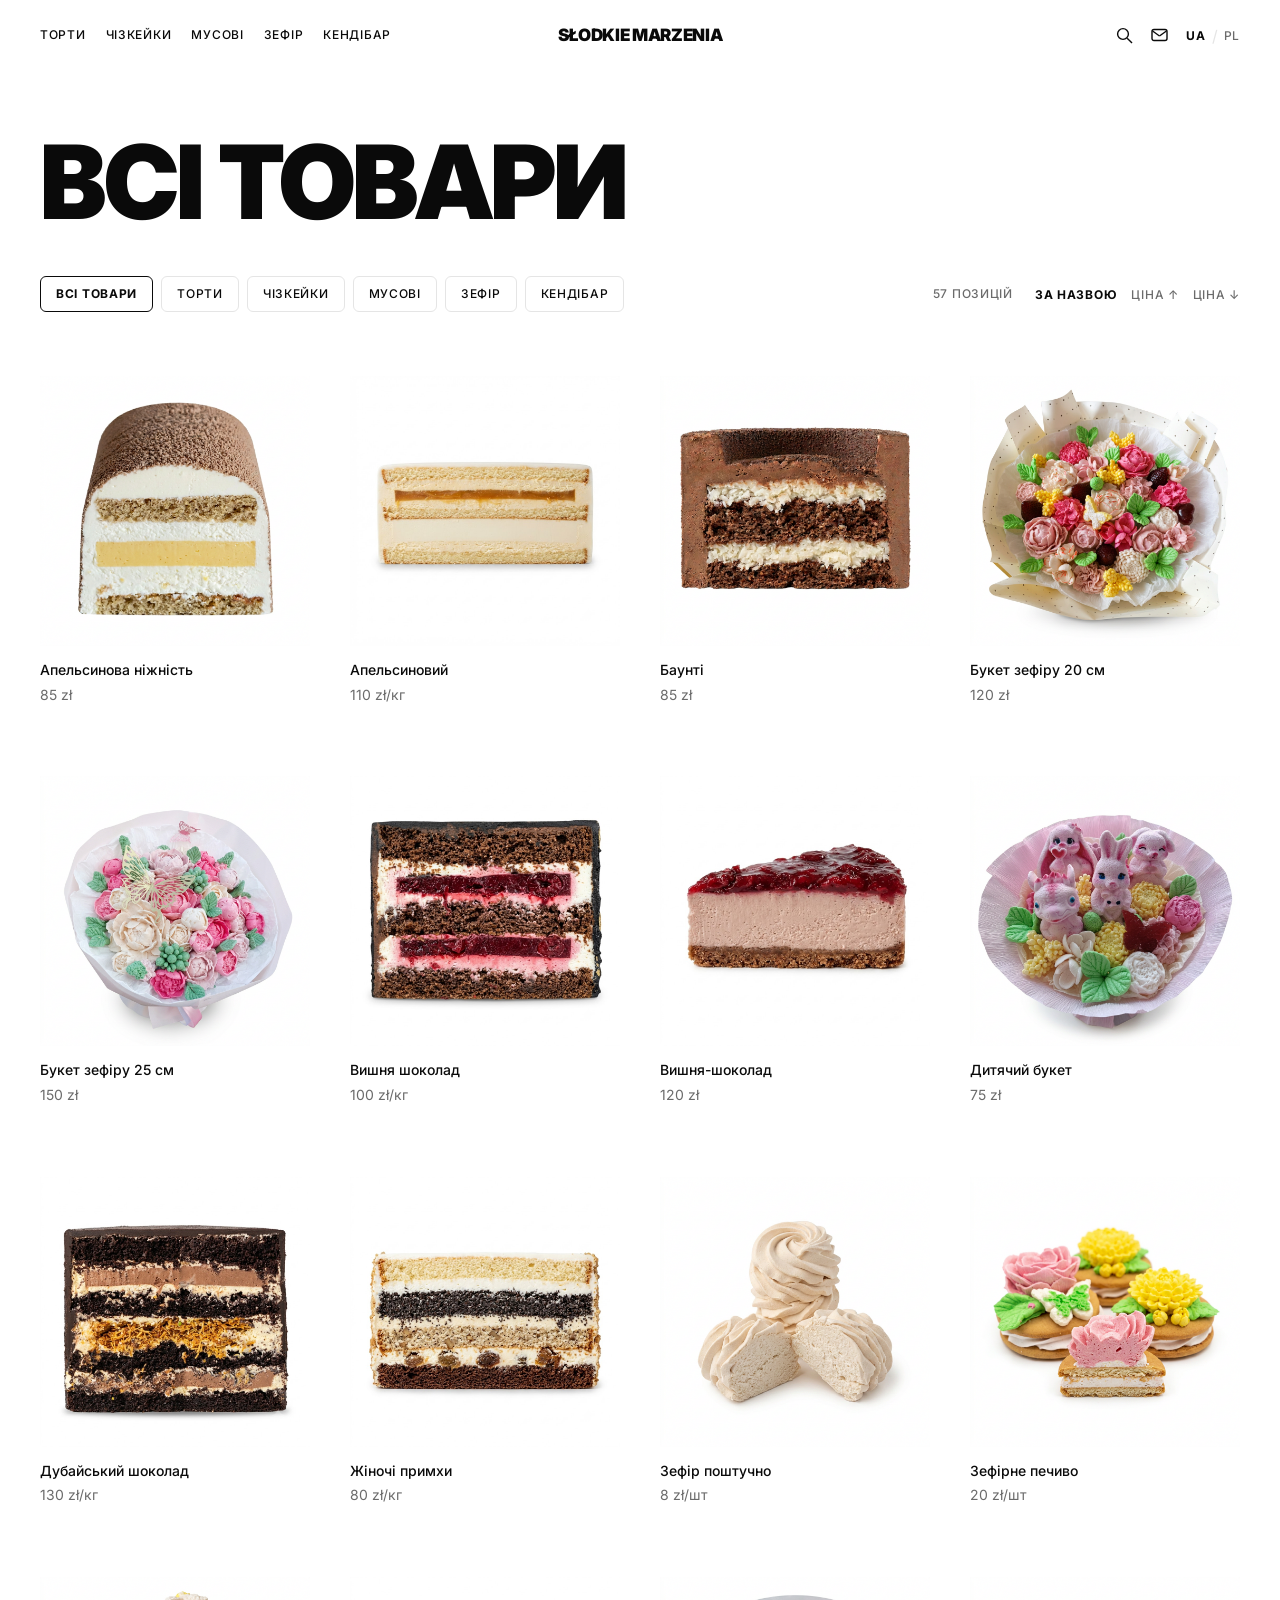
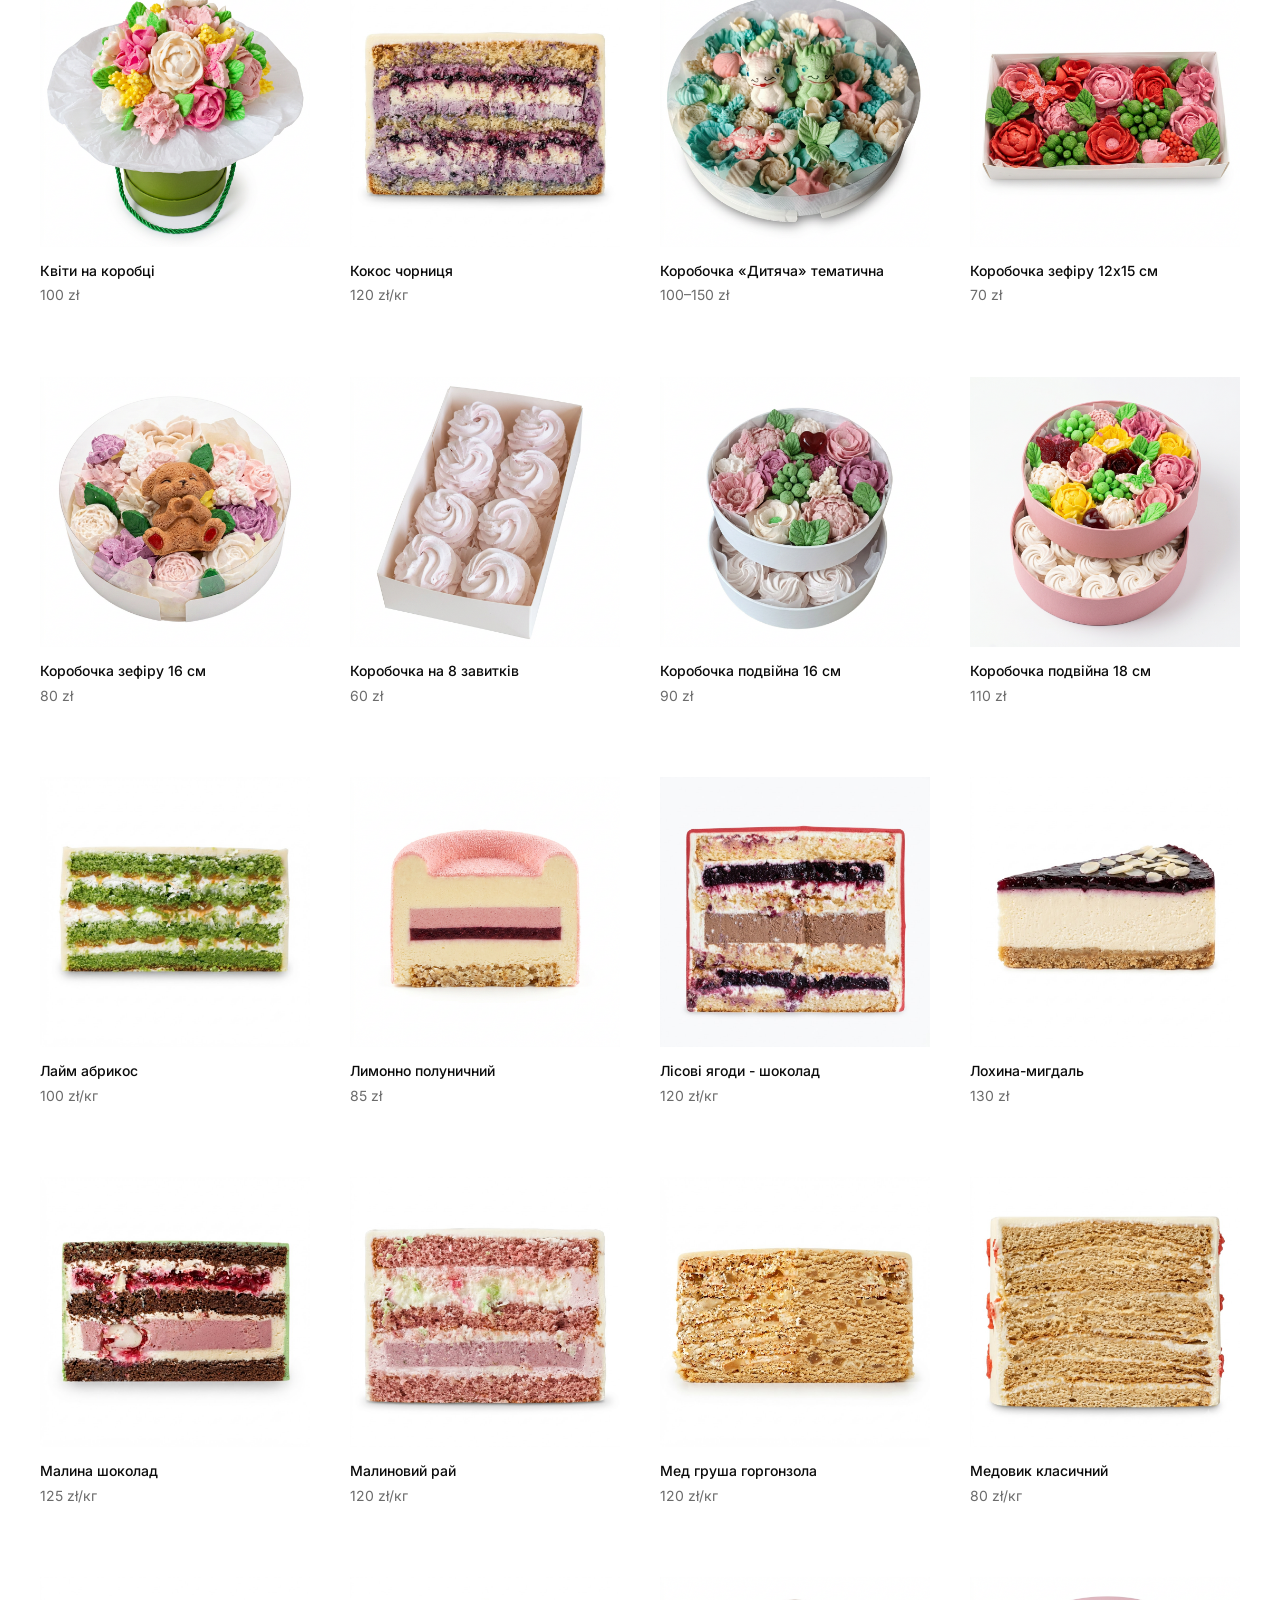
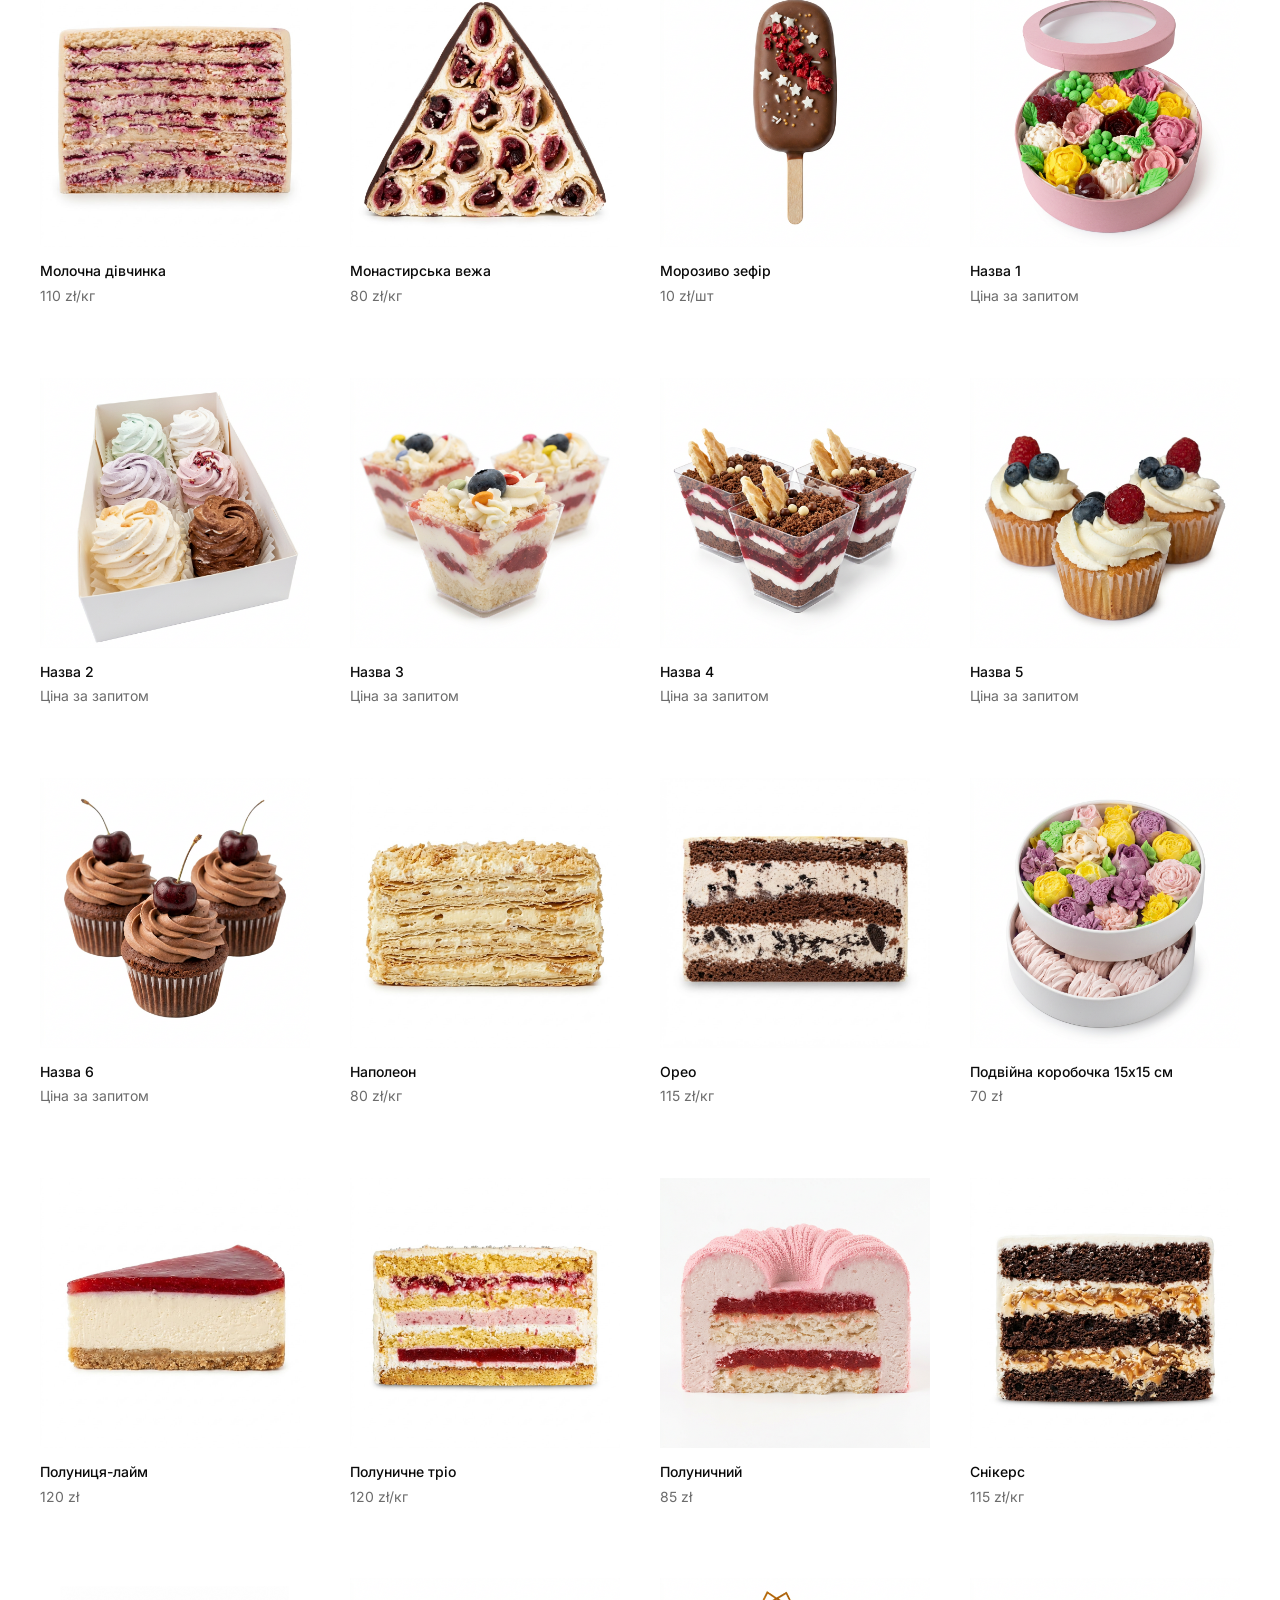
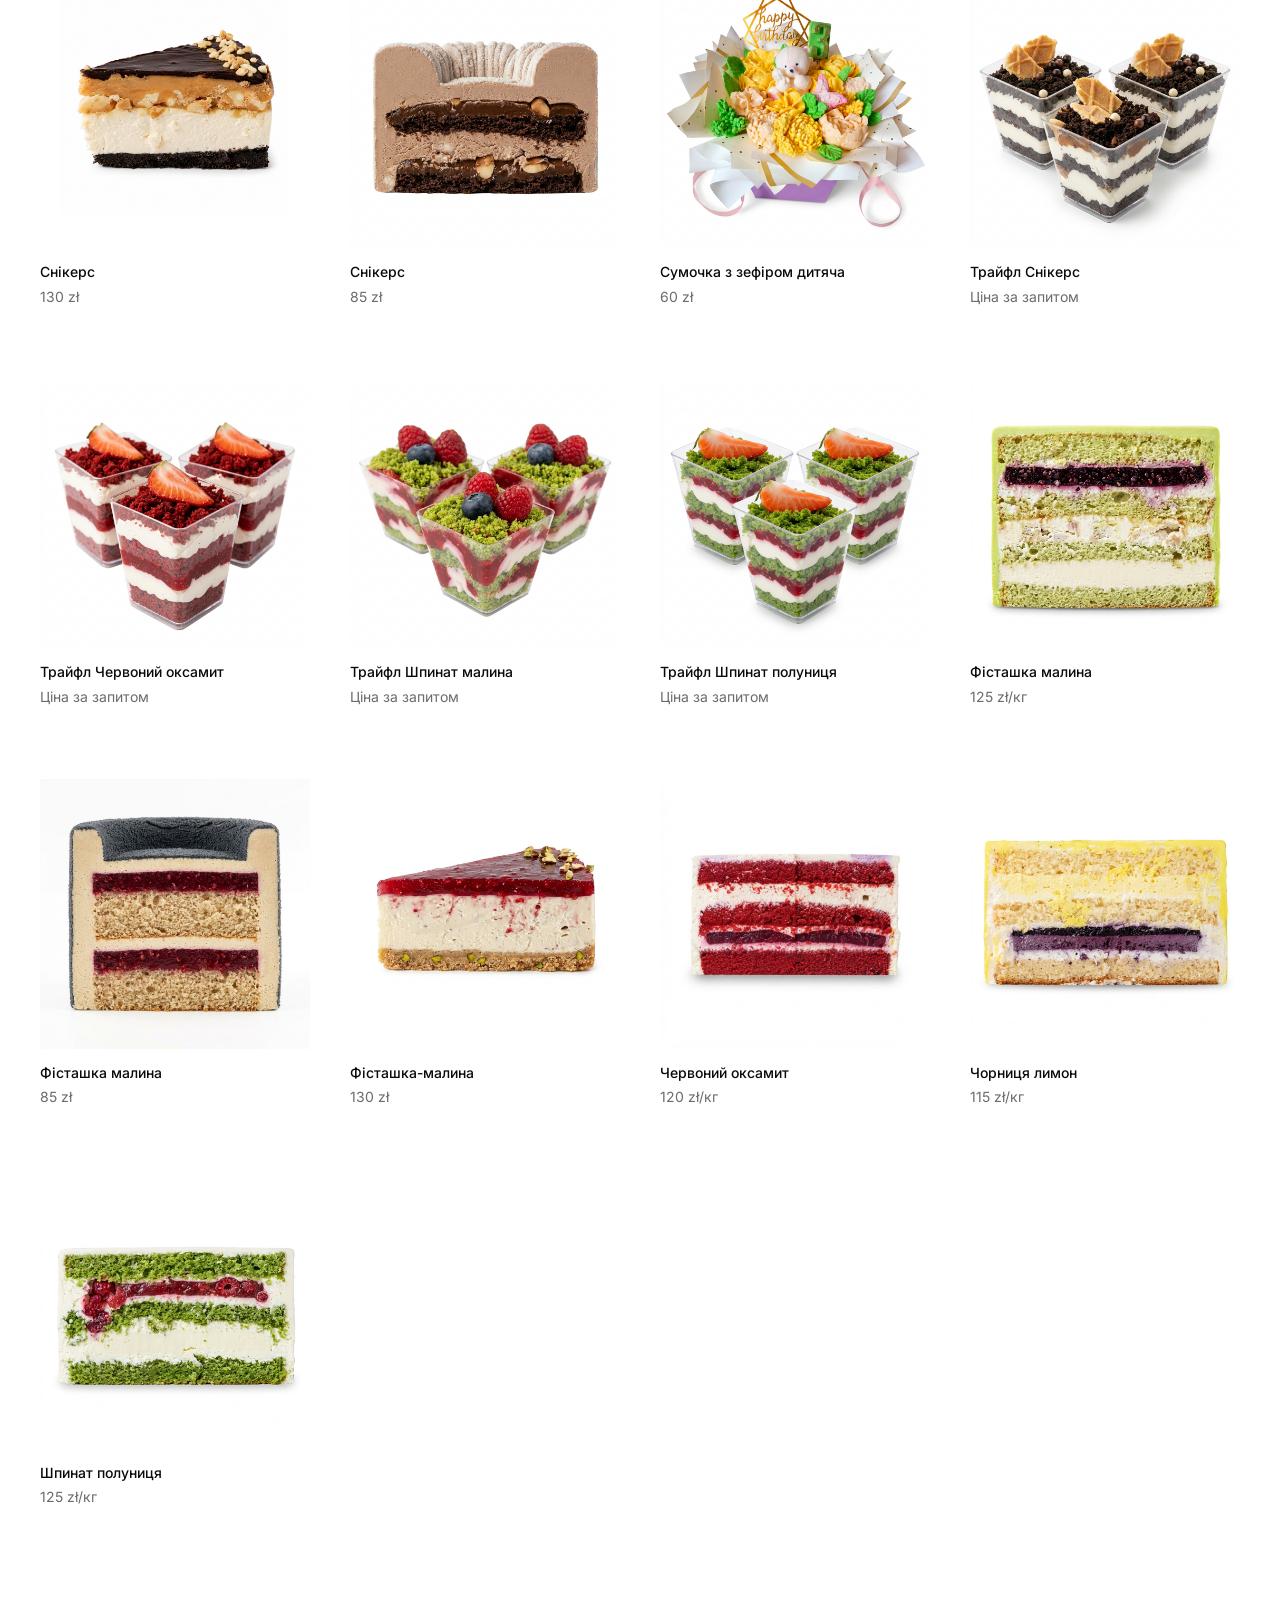
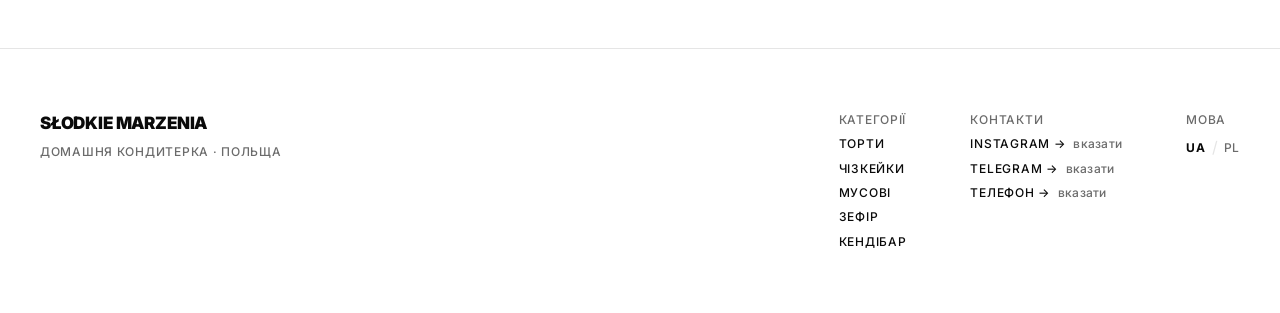
==== catalog.html @ 5207ae76 "Initial commit: catalog site for Słodkie Marzenia Solo HTML/CSS/JS site — 57 catalog items across 5 " ====
<!DOCTYPE html>
<html lang="uk">
<head>
<meta charset="utf-8">
<meta name="viewport" content="width=device-width, initial-scale=1">
<title>Słodkie Marzenia</title>
<link rel="icon" href="data:image/svg+xml,%3Csvg xmlns='http://www.w3.org/2000/svg' viewBox='0 0 32 32'%3E%3Ctext y='26' font-size='26' font-family='Arial' font-weight='900'%3ES%3C/text%3E%3C/svg%3E">
<link rel="preconnect" href="https://fonts.googleapis.com">
<link rel="preconnect" href="https://fonts.gstatic.com" crossorigin>
<link rel="stylesheet" href="https://fonts.googleapis.com/css2?family=Inter:wght@400;500;700;900&display=swap">
<link rel="stylesheet" href="style.css">
</head>
<body data-page="catalog">

<header class="hdr" id="hdr"></header>
<main id="main"></main>
<footer class="ftr" id="ftr"></footer>
<div id="ov"></div>

<script src="products.js"></script>
<script src="i18n.js"></script>
<script src="app.js"></script>
</body>
</html>
---- style.css ----
/* =========================================================
   SŁODKIE MARZENIA — стилі
   Монохром: чорний текст, білий фон, сірі другорядні.
   Фото «плавають» — жодних карток, рамок, тіней, радіусів.
   ========================================================= */

*, *::before, *::after { box-sizing: border-box; }

:root {
  --bg:        #FFFFFF;
  --ink:       #0A0A0A;
  --muted:     #6B6B6B;
  --line:      #E5E5E5;
  --ink-hover: #2A2A2A;

  --max:   1600px;
  --pad:   clamp(20px, 4vw, 40px);
  --gap-x: 40px;
  --gap-y: 72px;
  --sect:  clamp(72px, 9vw, 120px);
}

html { -webkit-text-size-adjust: 100%; }

body {
  margin: 0;
  background: var(--bg);
  color: var(--ink);
  font-family: Inter, 'Helvetica Neue', Arial, sans-serif;
  -webkit-font-smoothing: antialiased;
  overflow-x: hidden;
}
body.is-locked { overflow: hidden; }

img { display: block; max-width: 100%; -webkit-user-drag: none; user-select: none; }
a   { color: inherit; text-decoration: none; }
a:hover { color: var(--ink-hover); }
ul  { margin: 0; padding: 0; list-style: none; }
h1, h2, h3, p { margin: 0; }

button {
  font: inherit; color: inherit;
  background: none; border: 0; padding: 0;
  cursor: pointer;
}
input { font-family: inherit; color: inherit; }
::placeholder { color: var(--muted); opacity: 1; }

:focus-visible { outline: 1.5px solid var(--ink); outline-offset: 3px; }

/* ---------- типографіка ---------- */

.t-hero  { font-size: clamp(48px, 8vw, 120px); font-weight: 900; text-transform: uppercase; letter-spacing: -.03em; line-height: .9; }
.t-prod  { font-size: clamp(36px, 5vw, 72px);  font-weight: 900; text-transform: uppercase; letter-spacing: -.03em; line-height: .92; }
.t-sect  { font-size: clamp(28px, 4vw, 48px);  font-weight: 900; text-transform: uppercase; letter-spacing: -.02em; line-height: 1; }
.t-cat   { font-size: clamp(34px, 6.5vw, 96px);font-weight: 900; text-transform: uppercase; letter-spacing: -.03em; line-height: .9; }
.t-micro { font-size: 12px; font-weight: 500; letter-spacing: .06em; text-transform: uppercase; line-height: 1.2; }
.t-sklad { font-size: 12px; font-weight: 500; letter-spacing: .02em; text-transform: uppercase; line-height: 1.65; }
.muted   { color: var(--muted); }

.wrap { max-width: var(--max); margin: 0 auto; padding: 0 var(--pad); }

/* ---------- шапка ---------- */

.hdr {
  position: sticky; top: 0; z-index: 60;
  height: 72px; background: var(--bg);
  display: flex; align-items: center;
  border-bottom: 1px solid transparent;
  transition: border-color 160ms linear;
}
.hdr.is-scrolled { border-bottom-color: var(--line); }

.hdr-in {
  max-width: var(--max); width: 100%; margin: 0 auto; padding: 0 var(--pad);
  display: grid; grid-template-columns: 1fr auto 1fr; align-items: center; gap: 16px;
}
.hdr-l { display: flex; align-items: center; gap: 20px; min-width: 0; }
.hdr-r { display: flex; align-items: center; justify-content: flex-end; gap: 18px; }

.hdr-cats { display: flex; gap: 20px; min-width: 0; }
.hdr-cats a { white-space: nowrap; }

/* вордмарк: замінюється на <img> без переїзду сусідів */
.mark {
  font-size: clamp(13px, 2.6vw, 17px); font-weight: 900;
  text-transform: uppercase; letter-spacing: -.02em;
  white-space: nowrap; line-height: 1; justify-self: center;
}
.mark img { height: 22px; width: auto; }

.icon { display: flex; }
.icon svg { display: block; }

.lang { display: flex; align-items: center; gap: 6px; }
.lang button { font-size: 12px; letter-spacing: .06em; color: var(--muted); font-weight: 500; }
.lang button.on { color: var(--ink); font-weight: 700; }
.lang .sep { color: var(--line); }

.burger { display: none; flex-direction: column; gap: 5px; width: 22px; }
.burger span { display: block; height: 1.5px; background: var(--ink); }

@media (max-width: 1100px) {
  .hdr-cats, .hdr-contact, .hdr-lang { display: none; }
  .burger { display: flex; }
}

/* ---------- головна ---------- */

.hero {
  min-height: calc(100vh - 72px);
  min-height: calc(100svh - 72px);
  display: flex; flex-direction: column; align-items: center; justify-content: center;
  gap: clamp(20px, 3.4vh, 44px);
  padding: clamp(16px, 3vh, 48px) var(--pad) clamp(24px, 4vh, 48px);
  text-align: center;
}
/* висота, а не ширина: так герой гарантовано вміщається в екран */
.hero img { width: auto; height: min(40vh,  max(240px, 42vw), 520px); aspect-ratio: 1; object-fit: contain; }
.hero img { width: auto; height: min(40svh, max(240px, 42vw), 520px); }
.hero-txt { display: flex; flex-direction: column; align-items: center; gap: 18px; }
.hero-scroll { display: flex; flex-direction: column; align-items: center; gap: 10px; margin-top: clamp(4px, 2vh, 28px); }
@media (max-height: 780px) { .hero .t-hero { font-size: clamp(36px, 7vh, 90px); } }
.hero-scroll i { display: block; width: 1px; height: 44px; background: var(--line); }

/* рухомі стрічки */
.strips { margin-top: clamp(48px, 7vw, 96px); display: flex; flex-direction: column; gap: 40px; }
.strip  { overflow: hidden; }
.strip-track { display: flex; gap: 40px; width: max-content; }
.strip-half  { display: flex; gap: 40px; }
.strip img { width: 260px; height: 260px; object-fit: contain; flex: 0 0 auto; }

.strip-l .strip-track { animation: sm-left  44s linear infinite; }
.strip-r .strip-track { animation: sm-right 52s linear infinite; }
.strip:hover .strip-track { animation-play-state: paused; }

@keyframes sm-left  { from { transform: translate3d(0,0,0); }                 to { transform: translate3d(calc(-50% - 20px),0,0); } }
@keyframes sm-right { from { transform: translate3d(calc(-50% - 20px),0,0); } to { transform: translate3d(0,0,0); } }

@media (max-width: 640px) { .strip img { width: 180px; height: 180px; } }

@media (prefers-reduced-motion: reduce) {
  .strip { overflow-x: auto; }
  .strip-track { animation: none !important; }
}

/* блоки категорій */
.cat-list { margin-top: var(--sect); display: flex; flex-direction: column; gap: clamp(56px, 7vw, 104px); }
.cat-row  { display: flex; flex-wrap: wrap; align-items: center; gap: clamp(20px, 4vw, 64px); }
.cat-row img { width: clamp(160px, 26vw, 380px); aspect-ratio: 1; object-fit: contain; flex: 0 0 auto; }
.cat-row div { display: flex; flex-direction: column; gap: 14px; min-width: 0; flex: 1 1 280px; }

.all-cta { margin-top: clamp(96px, 11vw, 160px); }
.all-cta b { display: block; font-size: clamp(44px, 13vw, 190px); font-weight: 900; text-transform: uppercase; letter-spacing: -.04em; line-height: .86; }
.all-cta span { display: block; margin-top: 18px; }

/* ---------- каталог ---------- */

.cat-head { margin-top: clamp(40px, 5vw, 72px); }

.bar {
  margin-top: clamp(28px, 4vw, 48px);
  display: flex; flex-wrap: wrap; align-items: center; justify-content: space-between;
  gap: 20px 32px;
}
.chips { display: flex; flex-wrap: wrap; gap: 8px; }
.chip {
  display: inline-flex; align-items: center; height: 36px; padding: 0 15px;
  border-radius: 6px; border: 1px solid var(--line); white-space: nowrap;
}
.chip:hover { border-color: var(--ink); }
.chip.on { border-color: var(--ink); border-width: 1.5px; font-weight: 700; }

.bar-r { display: flex; flex-wrap: wrap; align-items: center; gap: 22px; }
.sorts, .dens { display: flex; align-items: center; gap: 14px; }
.dens { gap: 10px; padding-left: 22px; border-left: 1px solid var(--line); }
.sorts button, .dens button { font-size: 12px; letter-spacing: .06em; text-transform: uppercase; color: var(--muted); font-weight: 500; }
.sorts button.on, .dens button.on { color: var(--ink); font-weight: 700; }
@media (max-width: 1400px) { .dens { display: none; } }

/* ---------- сітка товарів ---------- */

.grid {
  margin-top: clamp(40px, 5vw, 72px);
  display: grid; column-gap: var(--gap-x); row-gap: var(--gap-y);
  grid-template-columns: repeat(5, minmax(0, 1fr));
}
@media (max-width: 1400px) { .grid { grid-template-columns: repeat(4, minmax(0, 1fr)); } }
@media (max-width: 1024px) { .grid { grid-template-columns: repeat(3, minmax(0, 1fr)); } }
@media (max-width: 640px)  { .grid { grid-template-columns: repeat(2, minmax(0, 1fr)); column-gap: 20px; row-gap: 44px; } }
@media (min-width: 1401px) {
  .grid[data-density="4"] { grid-template-columns: repeat(4, minmax(0, 1fr)); }
  .grid[data-density="6"] { grid-template-columns: repeat(6, minmax(0, 1fr)); }
}

.card { display: flex; flex-direction: column; gap: 14px; }
.card:hover { color: inherit; }
.card-ph { display: block; position: relative; width: 100%; aspect-ratio: 1; overflow: hidden; }
.card-ph img { position: absolute; inset: 0; width: 100%; height: 100%; object-fit: contain; }
.card-ph .card-alt { opacity: 0; transition: opacity 200ms linear; }
.card:hover .card-alt { opacity: 1; }
.card-txt { display: flex; flex-direction: column; gap: 5px; }
.card-name  { font-size: 14px; font-weight: 500; line-height: 1.4; }
.card-price { font-size: 14px; font-weight: 400; line-height: 1.4; color: var(--muted); }

.empty { margin-top: clamp(40px, 5vw, 72px); }

/* ---------- сторінка товару ---------- */

.pdp {
  margin-top: clamp(28px, 4vw, 56px);
  display: grid; grid-template-columns: 28fr 46fr 26fr;
  gap: clamp(32px, 4vw, 56px); align-items: start;
}
/* без min-width:0 довге слово в назві розпирає ліву колонку і ламає пропорції */
.pdp > * { min-width: 0; }

/* Назву міряємо від ширини самої колонки, а не від вікна: українські
   слова довгі, і при фіксованому 5vw «МОНАСТИРСЬКА» ламалася б посеред
   слова. 11.4cqi — найбільший кегль, при якому найдовше слово каталогу
   ще вміщається в рядок цілим. */
.pdp-l { container-type: inline-size; }
.pdp .t-prod { font-size: clamp(28px, 11.4cqi, 64px); overflow-wrap: break-word; }
.pdp-l { display: flex; flex-direction: column; gap: clamp(24px, 3vw, 40px); }
.pdp-r { display: flex; flex-direction: column; gap: clamp(22px, 2.5vw, 32px); }

.gal { position: relative; width: 100%; max-width: 760px; margin: 0 auto; }
.gal img { width: 100%; aspect-ratio: 1; object-fit: contain; touch-action: pan-y; }
.gal-arrow {
  position: absolute; top: 50%; transform: translateY(-50%);
  font-size: 34px; line-height: 1; padding: 8px;
}
.gal-arrow.prev { left: 0; }
.gal-arrow.next { right: 0; }
.dots { display: flex; justify-content: center; gap: 8px; margin-top: 20px; }
.dots button { width: 7px; height: 7px; border-radius: 50%; background: var(--line); }
.dots button.on { background: var(--ink); }

.sklad { display: flex; flex-direction: column; gap: 12px; }
.sklad li { display: flex; gap: 10px; }
.sklad li i { color: var(--muted); font-style: normal; }

.price { font-size: 32px; font-weight: 700; letter-spacing: -.01em; line-height: 1.2; }

.varblock { display: flex; flex-direction: column; gap: 12px; }
.pills { display: grid; grid-template-columns: repeat(3, minmax(0, 1fr)); gap: 8px; }
.pill {
  height: 44px; padding: 0 8px; border-radius: 6px; background: var(--bg);
  border: 1px solid var(--line); font-size: 13px; font-weight: 500; line-height: 1.2;
}
.pill:hover { border-color: var(--ink); }
.pill.on { border-color: var(--ink); border-width: 1.5px; font-weight: 600; }
.pill:disabled { color: var(--muted); border-color: #F2F2F2; text-decoration: line-through; cursor: default; }

.btn-order {
  width: 100%; height: 52px; border-radius: 6px;
  background: var(--ink); color: #FFF;
  font-size: 14px; font-weight: 600; letter-spacing: .04em; text-transform: uppercase;
}
.btn-order:hover { background: var(--ink-hover); color: #FFF; }

.links { display: flex; flex-direction: column; }
.links a {
  display: flex; justify-content: space-between; align-items: baseline; gap: 16px;
  padding: 14px 0; border-bottom: 1px solid var(--line);
}
.links a > span:last-child { color: var(--muted); letter-spacing: .02em; text-transform: none; }

/* «Склад» показуємо зліва на десктопі, у правій колонці — на мобільному */
.sklad-mob { display: none; }
@media (max-width: 900px) {
  .pdp { grid-template-columns: 1fr; }
  .sklad-desk { display: none; }
  .sklad-mob  { display: flex; }
}

/* стрічка «Інші товари» */
.others { margin-top: clamp(80px, 10vw, 140px); }
.others h2 { margin-bottom: clamp(28px, 4vw, 48px); }
.rail { display: flex; gap: var(--gap-x); overflow-x: auto; padding-bottom: 8px; scroll-snap-type: x proximity; }
.rail .card { flex: 0 0 auto; width: clamp(160px, 22vw, 260px); scroll-snap-align: start; }

/* ---------- футер ---------- */

.ftr {
  max-width: var(--max); margin: clamp(96px, 11vw, 160px) auto 0;
  padding: clamp(40px, 5vw, 72px) var(--pad) clamp(40px, 5vw, 64px);
  border-top: 1px solid var(--line);
  display: flex; flex-wrap: wrap; gap: 48px 64px; justify-content: space-between;
}
.ftr-col { display: flex; flex-direction: column; gap: 10px; flex: 0 1 auto; }
.ftr-col.brand { gap: 12px; flex: 1 1 240px; }
.ftr-links a { display: flex; align-items: baseline; gap: 8px; }
.ftr-links a > span:last-child { color: var(--muted); letter-spacing: .02em; text-transform: none; }
.ftr-col.brand b { font-size: 17px; font-weight: 900; text-transform: uppercase; letter-spacing: -.01em; }

/* ---------- оверлеї ---------- */

.sheet {
  position: fixed; inset: 0; z-index: 80;
  background: var(--bg); overflow-y: auto;
  padding: 0 var(--pad) 80px;
}
.sheet-bar { height: 72px; display: flex; align-items: center; justify-content: flex-end; }
.sheet-close { font-size: 26px; line-height: 1; }

.menu-links { margin-top: 24px; display: flex; flex-direction: column; gap: 18px; }
.menu-links a { font-size: clamp(30px, 9vw, 48px); font-weight: 900; text-transform: uppercase; letter-spacing: -.02em; line-height: 1; }

.search-input {
  width: 100%; margin-top: clamp(16px, 3vw, 40px);
  border: 0; border-bottom: 1px solid var(--line); outline: none; background: none;
  padding: 0 0 18px;
  font-size: clamp(30px, 6vw, 64px); font-weight: 900; text-transform: uppercase; letter-spacing: -.02em;
}
.search-hint { margin-top: 24px; }
.search-cats { margin-top: clamp(32px, 5vw, 64px); display: flex; flex-direction: column; gap: 14px; }
.search-cats a { font-size: clamp(28px, 6vw, 64px); font-weight: 900; text-transform: uppercase; letter-spacing: -.03em; line-height: 1; }
.search-grid { grid-template-columns: repeat(auto-fill, minmax(min(240px, 100%), 1fr)); }

.modal-bg {
  position: fixed; inset: 0; z-index: 100;
  background: rgba(0,0,0,.4);
  display: flex; align-items: center; justify-content: center; padding: 20px;
}
.modal {
  width: 100%; max-width: 420px; background: var(--bg);
  border-radius: 8px; padding: 32px;
  display: flex; flex-direction: column; gap: 20px;
}
.modal-head { display: flex; align-items: flex-start; justify-content: space-between; gap: 16px; }
.modal-head b { font-size: 22px; font-weight: 900; text-transform: uppercase; letter-spacing: -.02em; line-height: 1; }
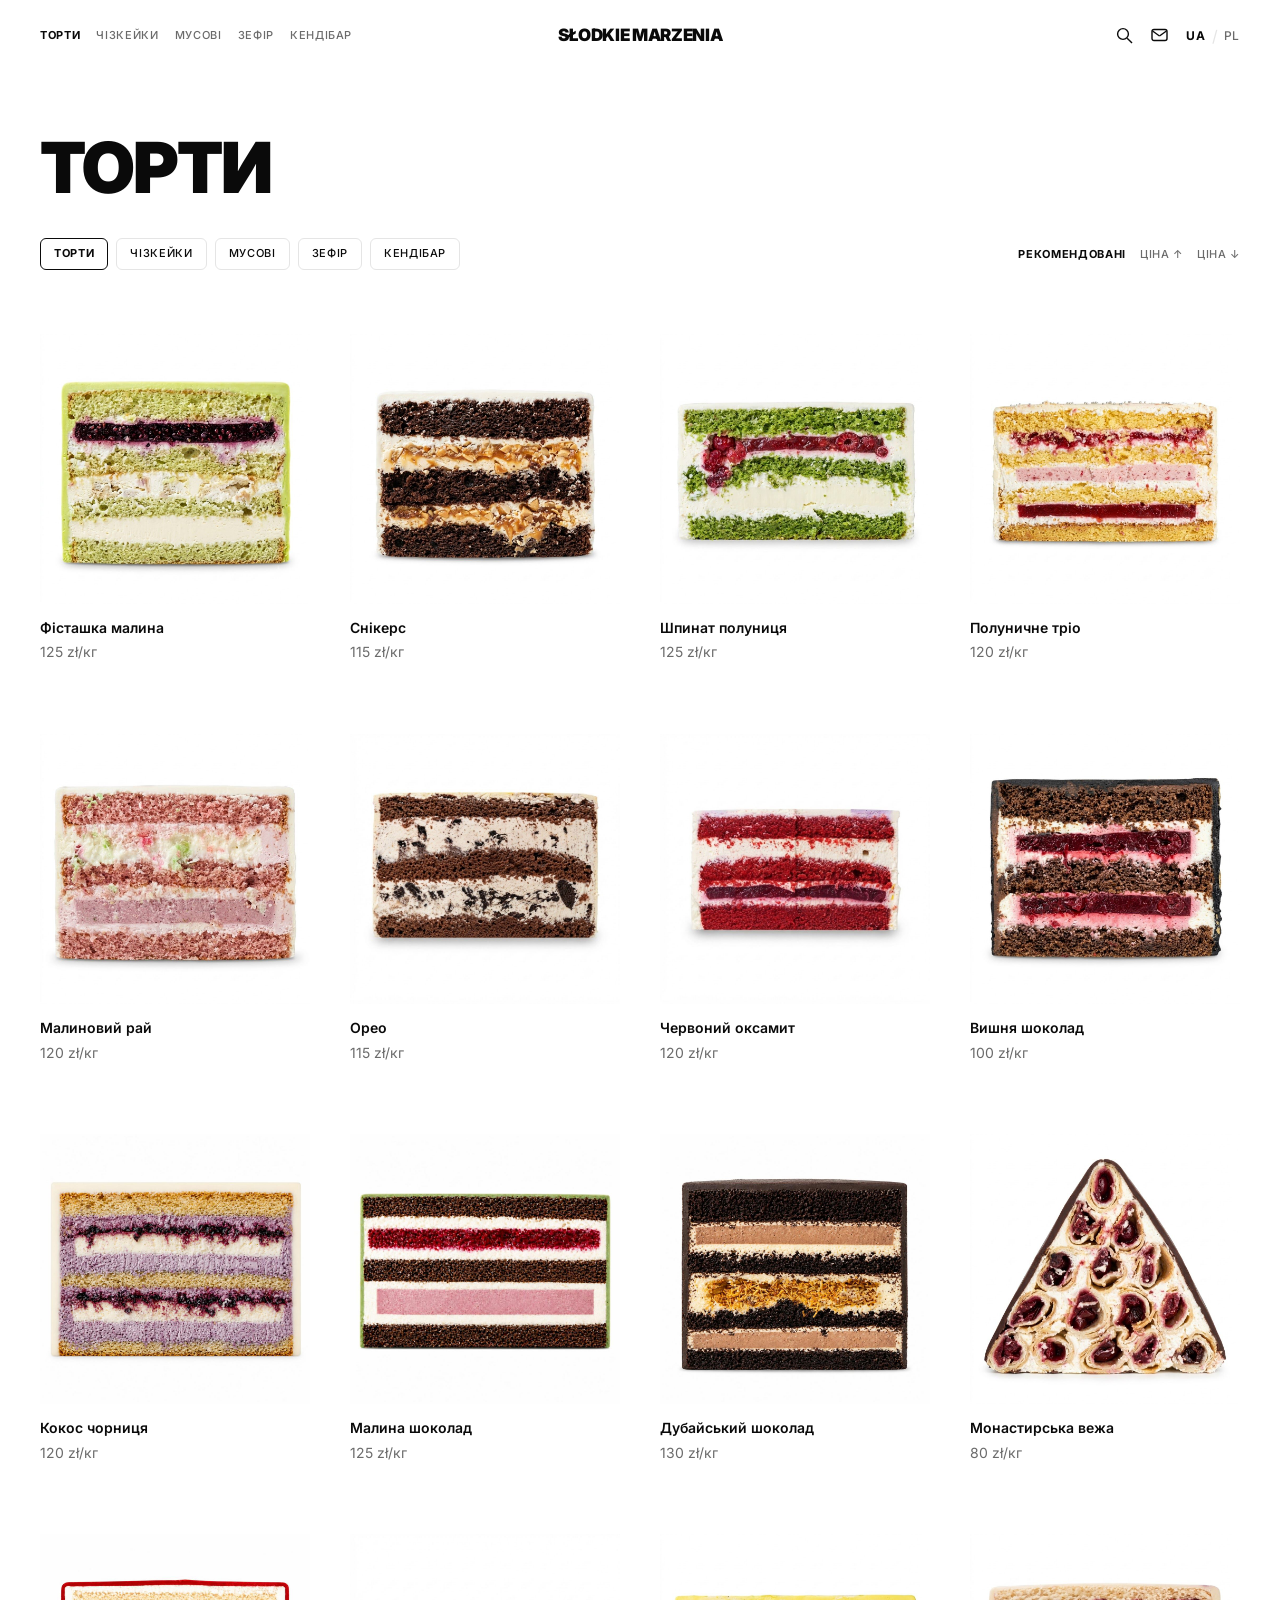
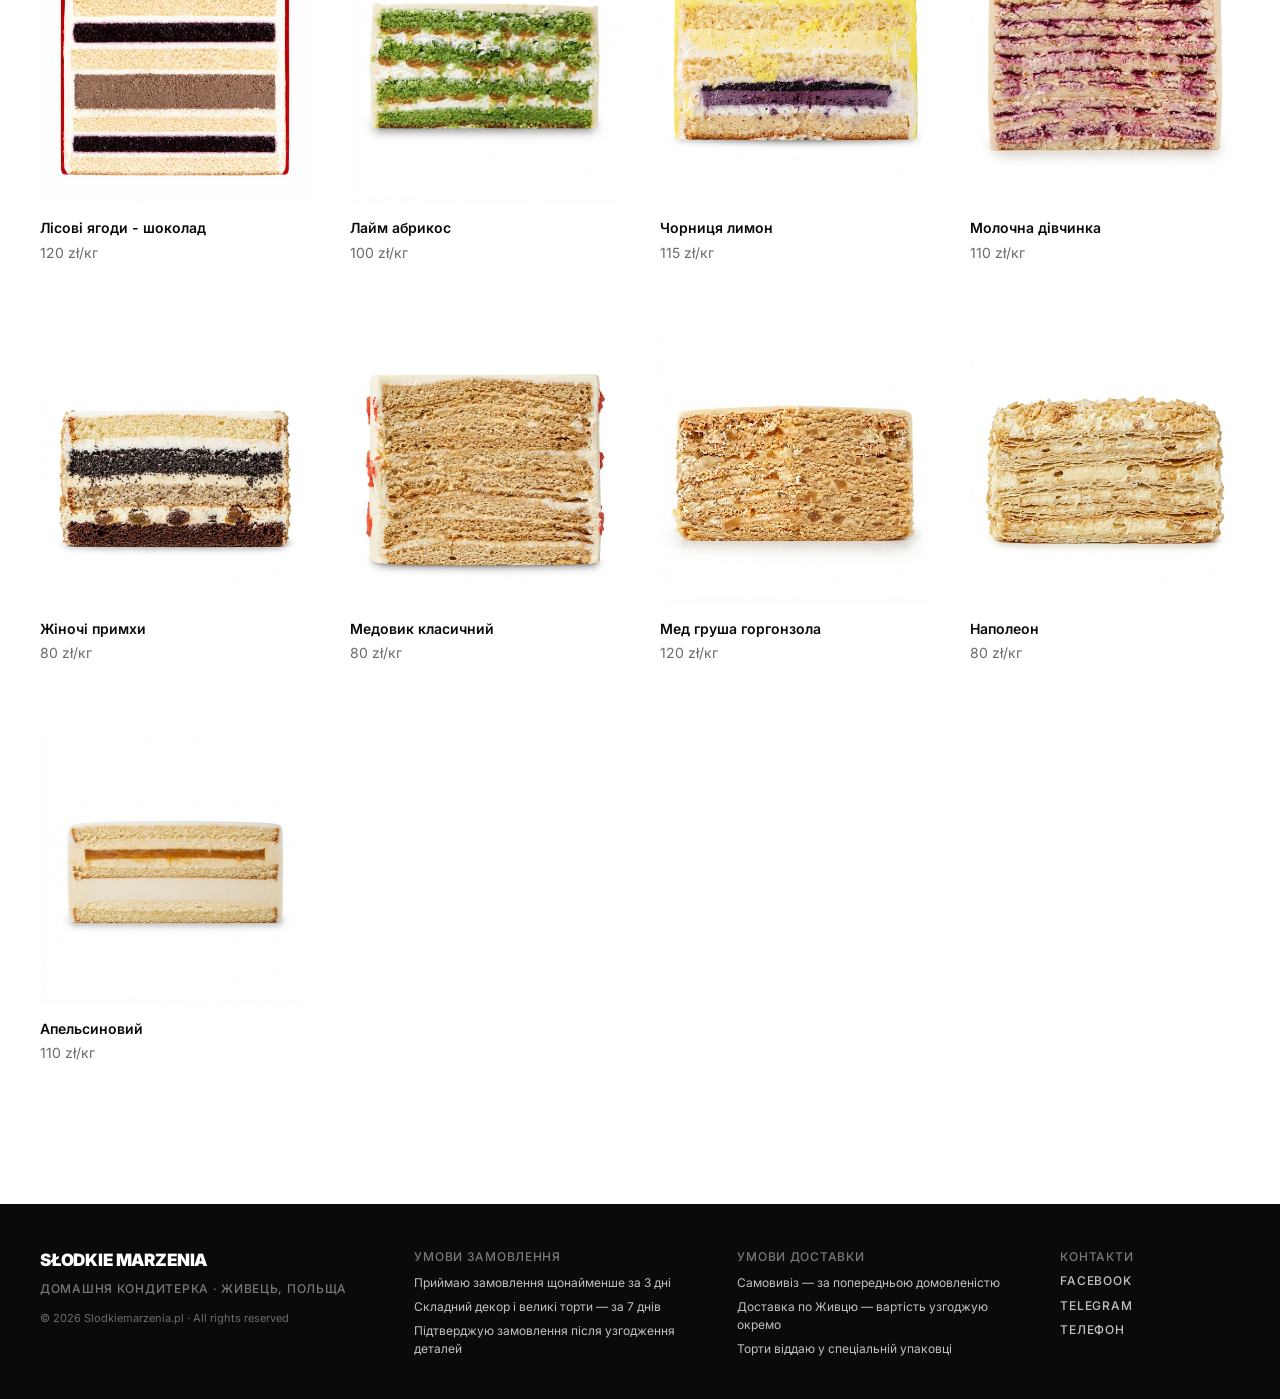
==== commit 3907507f: "Cut page weight from megabytes to hundreds of kilobytes The photos were the whole problem: 67 files," ====
--- a/catalog.html
+++ b/catalog.html
@@ -7,7 +7,7 @@
 <link rel="icon" href="data:image/svg+xml,%3Csvg xmlns='http://www.w3.org/2000/svg' viewBox='0 0 32 32'%3E%3Ctext y='26' font-size='26' font-family='Arial' font-weight='900'%3ES%3C/text%3E%3C/svg%3E">
 <link rel="preconnect" href="https://fonts.googleapis.com">
 <link rel="preconnect" href="https://fonts.gstatic.com" crossorigin>
-<link rel="stylesheet" href="https://fonts.googleapis.com/css2?family=Inter:wght@400;500;700;900&display=swap">
+<link rel="stylesheet" href="https://fonts.googleapis.com/css2?family=Inter:wght@400;500;600;700;900&display=swap">
 <link rel="stylesheet" href="style.css">
 </head>
 <body data-page="catalog">
--- a/style.css
+++ b/style.css
@@ -21,6 +21,16 @@
 }
 
 html { -webkit-text-size-adjust: 100%; }
+
+/* Ніде на сайті не показуємо смугу прокрутки браузера — сторінка й
+   так «плаває» на білому, зайва темна риска праворуч зайва. Прокрутка
+   й далі працює (колесо миші, свайп, стрілки), просто без візуальної
+   доріжки. */
+html {
+  scrollbar-width: none;
+  -ms-overflow-style: none;
+}
+html::-webkit-scrollbar { width: 0; height: 0; }
 
 body {
   margin: 0;
@@ -53,7 +63,6 @@
 .t-hero  { font-size: clamp(48px, 8vw, 120px); font-weight: 900; text-transform: uppercase; letter-spacing: -.03em; line-height: .9; }
 .t-prod  { font-size: clamp(36px, 5vw, 72px);  font-weight: 900; text-transform: uppercase; letter-spacing: -.03em; line-height: .92; }
 .t-sect  { font-size: clamp(28px, 4vw, 48px);  font-weight: 900; text-transform: uppercase; letter-spacing: -.02em; line-height: 1; }
-.t-cat   { font-size: clamp(34px, 6.5vw, 96px);font-weight: 900; text-transform: uppercase; letter-spacing: -.03em; line-height: .9; }
 .t-micro { font-size: 12px; font-weight: 500; letter-spacing: .06em; text-transform: uppercase; line-height: 1.2; }
 .t-sklad { font-size: 12px; font-weight: 500; letter-spacing: .02em; text-transform: uppercase; line-height: 1.65; }
 .muted   { color: var(--muted); }
@@ -78,8 +87,11 @@
 .hdr-l { display: flex; align-items: center; gap: 20px; min-width: 0; }
 .hdr-r { display: flex; align-items: center; justify-content: flex-end; gap: 18px; }
 
-.hdr-cats { display: flex; gap: 20px; min-width: 0; }
-.hdr-cats a { white-space: nowrap; }
+.hdr-cats { display: flex; gap: 16px; min-width: 0; font-size: 11px; }
+.hdr-cats a { white-space: nowrap; color: var(--muted); }
+.hdr-cats a:hover { color: var(--ink); }
+/* Поточний розділ — чорним і жирним: єдина підказка, де ти зараз. */
+.hdr-cats a.on { color: var(--ink); font-weight: 700; }
 
 /* вордмарк: замінюється на <img> без переїзду сусідів */
 .mark {
@@ -130,68 +142,100 @@
 .strip-half  { display: flex; gap: 40px; }
 .strip img { width: 260px; height: 260px; object-fit: contain; flex: 0 0 auto; }
 
-.strip-l .strip-track { animation: sm-left  44s linear infinite; }
-.strip-r .strip-track { animation: sm-right 52s linear infinite; }
-.strip:hover .strip-track { animation-play-state: paused; }
+/* Повільний, майже непомітний хід — стрічка має бути тлом, а не
+   атракціоном. Вона живе сама по собі: не спиняється під курсором і
+   не гортається руками, тож цикл ніколи не «доїжджає до кінця».
+   Тому й pointer-events прибрано — на стрічку неможливо натрапити. */
+.strip { pointer-events: none; }
+.strip-l .strip-track { animation: sm-left  90s linear infinite; }
+.strip-r .strip-track { animation: sm-right 105s linear infinite; }
 
 @keyframes sm-left  { from { transform: translate3d(0,0,0); }                 to { transform: translate3d(calc(-50% - 20px),0,0); } }
 @keyframes sm-right { from { transform: translate3d(calc(-50% - 20px),0,0); } to { transform: translate3d(0,0,0); } }
 
 @media (max-width: 640px) { .strip img { width: 180px; height: 180px; } }
 
+/* Якщо рух вимкнено системно, стрічка стоїть — тоді єдиний спосіб
+   побачити решту фото це прогорнути її, тож повертаємо їй події. */
 @media (prefers-reduced-motion: reduce) {
-  .strip { overflow-x: auto; }
+  .strip { overflow-x: auto; pointer-events: auto; }
   .strip-track { animation: none !important; }
 }
 
-/* блоки категорій */
-.cat-list { margin-top: var(--sect); display: flex; flex-direction: column; gap: clamp(56px, 7vw, 104px); }
-.cat-row  { display: flex; flex-wrap: wrap; align-items: center; gap: clamp(20px, 4vw, 64px); }
-.cat-row img { width: clamp(160px, 26vw, 380px); aspect-ratio: 1; object-fit: contain; flex: 0 0 auto; }
-.cat-row div { display: flex; flex-direction: column; gap: 14px; min-width: 0; flex: 1 1 280px; }
-
-.all-cta { margin-top: clamp(96px, 11vw, 160px); }
-.all-cta b { display: block; font-size: clamp(44px, 13vw, 190px); font-weight: 900; text-transform: uppercase; letter-spacing: -.04em; line-height: .86; }
-.all-cta span { display: block; margin-top: 18px; }
+/* ---------- блок «про кондитерку» (головна) ---------- */
+
+.about { margin-top: var(--sect); display: flex; flex-direction: column; gap: clamp(56px, 7vw, 104px); }
+.about-row {
+  display: grid; grid-template-columns: 1fr 1fr;
+  gap: clamp(28px, 5vw, 80px); align-items: center;
+}
+/* Другий рядок дзеркальний: фото праворуч, текст ліворуч. Текст теж
+   треба віддзеркалити — інакше він тулиться до лівого краю екрана і
+   між ним та фото лишається провал, а в першому рядку текст стоїть
+   упритул до фото. */
+.about-row.is-flipped .about-ph { order: 2; }
+.about-row.is-flipped .about-txt { align-items: flex-end; text-align: right; }
+
+/* Заглушка під фото. Щоб замінити — постав <img class="about-ph">
+   з тим самим класом, співвідношення сторін уже задане. */
+.about-ph {
+  aspect-ratio: 4 / 3; width: 100%;
+  display: flex; align-items: center; justify-content: center;
+  border: 1px solid var(--line); background: #FAFAFA;
+  object-fit: cover;
+}
+.about-txt { display: flex; flex-direction: column; gap: 16px; }
+.about-txt p { font-size: 14px; line-height: 1.65; max-width: 46ch; }
 
 /* ---------- каталог ---------- */
 
-.cat-head { margin-top: clamp(40px, 5vw, 72px); }
+/* Заголовок каталогу дрібніший за герой на головній — на сторінці зі
+   списком він не має перебивати самі товари. */
+.cat-head {
+  margin-top: clamp(40px, 5vw, 72px);
+  font-size: clamp(36px, 5.5vw, 84px);
+}
 
 .bar {
-  margin-top: clamp(28px, 4vw, 48px);
+  margin-top: clamp(24px, 3vw, 40px);
   display: flex; flex-wrap: wrap; align-items: center; justify-content: space-between;
-  gap: 20px 32px;
+  gap: 16px 32px;
 }
 .chips { display: flex; flex-wrap: wrap; gap: 8px; }
 .chip {
-  display: inline-flex; align-items: center; height: 36px; padding: 0 15px;
+  display: inline-flex; align-items: center; height: 32px; padding: 0 13px;
   border-radius: 6px; border: 1px solid var(--line); white-space: nowrap;
+  font-size: 11px;
 }
 .chip:hover { border-color: var(--ink); }
-.chip.on { border-color: var(--ink); border-width: 1.5px; font-weight: 700; }
+.chip.on { border-color: var(--ink); font-weight: 700; }
 
 .bar-r { display: flex; flex-wrap: wrap; align-items: center; gap: 22px; }
-.sorts, .dens { display: flex; align-items: center; gap: 14px; }
-.dens { gap: 10px; padding-left: 22px; border-left: 1px solid var(--line); }
-.sorts button, .dens button { font-size: 12px; letter-spacing: .06em; text-transform: uppercase; color: var(--muted); font-weight: 500; }
-.sorts button.on, .dens button.on { color: var(--ink); font-weight: 700; }
-@media (max-width: 1400px) { .dens { display: none; } }
+.sorts { display: flex; align-items: center; gap: 14px; }
+.sorts button { font-size: 11px; letter-spacing: .06em; text-transform: uppercase; color: var(--muted); font-weight: 500; }
+.sorts button.on { color: var(--ink); font-weight: 700; }
 
 /* ---------- сітка товарів ---------- */
 
+/* 4 колонки на десктопі — товар крупніший, ніж був у п'ятиколонковій
+   сітці. Перемикача щільності більше немає. */
 .grid {
   margin-top: clamp(40px, 5vw, 72px);
   display: grid; column-gap: var(--gap-x); row-gap: var(--gap-y);
-  grid-template-columns: repeat(5, minmax(0, 1fr));
-}
-@media (max-width: 1400px) { .grid { grid-template-columns: repeat(4, minmax(0, 1fr)); } }
+  grid-template-columns: repeat(4, minmax(0, 1fr));
+}
 @media (max-width: 1024px) { .grid { grid-template-columns: repeat(3, minmax(0, 1fr)); } }
 @media (max-width: 640px)  { .grid { grid-template-columns: repeat(2, minmax(0, 1fr)); column-gap: 20px; row-gap: 44px; } }
-@media (min-width: 1401px) {
-  .grid[data-density="4"] { grid-template-columns: repeat(4, minmax(0, 1fr)); }
-  .grid[data-density="6"] { grid-template-columns: repeat(6, minmax(0, 1fr)); }
-}
+
+/* Секції підкатегорій (зефір): волосяна лінія + дрібний підпис —
+   ділить сітку, не сперечаючись за увагу з заголовком сторінки. */
+.sub-head {
+  display: block; padding-bottom: 12px;
+  border-bottom: 1px solid var(--line);
+}
+.sub .grid { margin-top: clamp(28px, 3vw, 44px); }
+.sub { margin-top: clamp(40px, 5vw, 72px); }
+.sub + .sub { margin-top: clamp(56px, 7vw, 96px); }
 
 .card { display: flex; flex-direction: column; gap: 14px; }
 .card:hover { color: inherit; }
@@ -200,7 +244,7 @@
 .card-ph .card-alt { opacity: 0; transition: opacity 200ms linear; }
 .card:hover .card-alt { opacity: 1; }
 .card-txt { display: flex; flex-direction: column; gap: 5px; }
-.card-name  { font-size: 14px; font-weight: 500; line-height: 1.4; }
+.card-name  { font-size: 14px; font-weight: 600; line-height: 1.4; }
 .card-price { font-size: 14px; font-weight: 400; line-height: 1.4; color: var(--muted); }
 
 .empty { margin-top: clamp(40px, 5vw, 72px); }
@@ -208,23 +252,31 @@
 /* ---------- сторінка товару ---------- */
 
 .pdp {
-  margin-top: clamp(28px, 4vw, 56px);
-  display: grid; grid-template-columns: 28fr 46fr 26fr;
-  gap: clamp(32px, 4vw, 56px); align-items: start;
+  margin-top: clamp(40px, 11vh, 112px);
+  display: grid; grid-template-columns: 22fr 50fr 24fr;
+  gap: clamp(32px, 4vw, 64px); align-items: start;
 }
 /* без min-width:0 довге слово в назві розпирає ліву колонку і ламає пропорції */
 .pdp > * { min-width: 0; }
 
 /* Назву міряємо від ширини самої колонки, а не від вікна: українські
-   слова довгі, і при фіксованому 5vw «МОНАСТИРСЬКА» ламалася б посеред
-   слова. 11.4cqi — найбільший кегль, при якому найдовше слово каталогу
-   ще вміщається в рядок цілим. */
-.pdp-l { container-type: inline-size; }
-.pdp .t-prod { font-size: clamp(28px, 11.4cqi, 64px); overflow-wrap: break-word; }
-.pdp-l { display: flex; flex-direction: column; gap: clamp(24px, 3vw, 40px); }
-.pdp-r { display: flex; flex-direction: column; gap: clamp(22px, 2.5vw, 32px); }
-
-.gal { position: relative; width: 100%; max-width: 760px; margin: 0 auto; }
+   слова довгі, і при фіксованому vw «МОНАСТИРСЬКА» ламалася б посеред
+   слова (дефіс — не рахуємо, по ньому браузер сам переносить рядок).
+   11.2cqi — найбільший кегль, при якому це слово ще ціле в рядку;
+   максимум навмисно нижчий, ніж у брифі (46px замість 64px) — за
+   проханням зробити текст менш «кричущим», а фото — головним акцентом. */
+.pdp .t-prod { font-size: clamp(20px, 11.2cqi, 46px); overflow-wrap: break-word; }
+
+.pdp-l {
+  container-type: inline-size;
+  display: flex; flex-direction: column; gap: clamp(20px, 2.4vw, 32px);
+}
+.pdp-r { display: flex; flex-direction: column; gap: clamp(22px, 2.6vw, 34px); }
+
+/* Фото квадратне, тож ширина = висота: стеля по vh не дає йому вирости
+   вище за екран. 66vh — приблизно стільки ж, скільки продукт займає в
+   референсі, тобто фото лишається головним об'єктом сторінки. */
+.gal { position: relative; width: 100%; max-width: min(800px, 66vh); margin: 0 auto; }
 .gal img { width: 100%; aspect-ratio: 1; object-fit: contain; touch-action: pan-y; }
 .gal-arrow {
   position: absolute; top: 50%; transform: translateY(-50%);
@@ -242,11 +294,15 @@
 
 .price { font-size: 32px; font-weight: 700; letter-spacing: -.01em; line-height: 1.2; }
 
-.varblock { display: flex; flex-direction: column; gap: 12px; }
-.pills { display: grid; grid-template-columns: repeat(3, minmax(0, 1fr)); gap: 8px; }
+/* Компактні пігулки: min-height замість фіксованої висоти, щоб довгі
+   підписи на кшталт «Класичний (яблучний)» переносились у два рядки,
+   а не обрізались. */
+.varblock { display: flex; flex-direction: column; gap: 8px; }
+.pills { display: grid; grid-template-columns: repeat(3, minmax(0, 1fr)); gap: 6px; }
 .pill {
-  height: 44px; padding: 0 8px; border-radius: 6px; background: var(--bg);
-  border: 1px solid var(--line); font-size: 13px; font-weight: 500; line-height: 1.2;
+  display: flex; align-items: center; justify-content: center; text-align: center;
+  min-height: 34px; padding: 5px 7px; border-radius: 6px; background: var(--bg);
+  border: 1px solid var(--line); font-size: 12px; font-weight: 500; line-height: 1.2;
 }
 .pill:hover { border-color: var(--ink); }
 .pill.on { border-color: var(--ink); border-width: 1.5px; font-weight: 600; }
@@ -259,40 +315,126 @@
 }
 .btn-order:hover { background: var(--ink-hover); color: #FFF; }
 
-.links { display: flex; flex-direction: column; }
-.links a {
-  display: flex; justify-content: space-between; align-items: baseline; gap: 16px;
-  padding: 14px 0; border-bottom: 1px solid var(--line);
-}
-.links a > span:last-child { color: var(--muted); letter-spacing: .02em; text-transform: none; }
-
-/* «Склад» показуємо зліва на десктопі, у правій колонці — на мобільному */
+/* Дрібний рядок під кнопкою — має лягати в один рядок, тож кегль
+   менший за решту мікротексту, а трекінг мінімальний. */
+.made-to-order {
+  margin-top: -6px;
+  font-size: 10px; font-weight: 500;
+  letter-spacing: .04em; text-transform: uppercase;
+  line-height: 1.4; white-space: nowrap;
+}
+
+/* Прості лінки-заклики, без рамок і без окремої колонки значення —
+   сама стрілка й ховер-зсув дають досить контакту з елементом. */
+.links { display: flex; flex-direction: column; gap: 14px; }
+.links a { display: inline-flex; align-items: baseline; gap: 6px; width: fit-content; }
+.links a .arrow { display: inline-block; transition: transform 150ms ease; }
+.links a:hover .arrow { transform: translateX(3px); }
+.links a.is-empty { color: var(--muted); }
+
+/* «Склад» показуємо зліва на десктопі, у правій колонці — на мобільному.
+   Поріг 1100px (не 900px) навмисно високий: 20%-ва ліва колонка вужча
+   за 900–1100px аж так, що найдовші назви ламались би посеред слова —
+   на цих ширинах вигідніше одразу перейти на мобільну одноколонкову
+   верстку, ніж тримати тісний триколонковий десктопний варіант. */
 .sklad-mob { display: none; }
-@media (max-width: 900px) {
+@media (max-width: 1100px) {
   .pdp { grid-template-columns: 1fr; }
   .sklad-desk { display: none; }
   .sklad-mob  { display: flex; }
 }
 
-/* стрічка «Інші товари» */
+/* «Інші товари» — така сама сітка, як у каталозі: сторінка товару
+   читається як продовження тієї самої вкладки, без окремої механіки
+   гортання. Заголовок трохи дрібніший за каталожний, щоб не сперечався
+   з назвою самого товару вище. */
 .others { margin-top: clamp(80px, 10vw, 140px); }
-.others h2 { margin-bottom: clamp(28px, 4vw, 48px); }
-.rail { display: flex; gap: var(--gap-x); overflow-x: auto; padding-bottom: 8px; scroll-snap-type: x proximity; }
-.rail .card { flex: 0 0 auto; width: clamp(160px, 22vw, 260px); scroll-snap-align: start; }
+.others h2 { margin-bottom: clamp(4px, 1vw, 12px); }
+.others .grid { margin-top: clamp(28px, 3vw, 44px); }
+
+/* Десктопна картка товару. Блок стоїть у кінці секції навмисно: медіа-
+   запит не додає ваги селектору, тож він мусить іти ПІСЛЯ базових
+   правил .gal / .pdp-l / .pdp-r, інакше вони його перекриють.
+   Поріг 1101px відсікає мобільну верстку — вона лишається як є. */
+@media (min-width: 1101px) {
+  /* Композиція вужча за загальний контейнер — бічні блоки підтягнуті
+     до центру, а не розкидані по краях екрана. */
+  .pdp, .others { max-width: 1440px; }
+
+  .pdp {
+    margin-top: 0;
+    min-height: calc(100vh - 72px);
+    min-height: calc(100svh - 72px);
+    grid-template-columns: 20fr 54fr 22fr;
+    gap: clamp(28px, 3.4vw, 56px);
+    align-items: center;
+    align-content: center;
+    padding-bottom: clamp(20px, 3vh, 40px);
+  }
+
+  /* Щільніші інтервали: у референсі ціна, варіанти й кнопка стоять
+     майже впритул, без зайвого повітря між ними. */
+  .pdp-l { gap: clamp(14px, 1.6vw, 24px); }
+  .pdp-r { gap: clamp(12px, 1.2vw, 18px); }
+  .pdp .varblock { gap: 8px; }
+  .pdp .sklad    { gap: 10px; }
+  .pdp .links    { gap: 10px; }
+
+  /* Позначки в макеті замовника дають смугу ~78vh — саме стільки фото
+     має займати по висоті екрана. */
+  .gal { max-width: 78vh; }
+}
 
 /* ---------- футер ---------- */
 
+/* Чорний блок на всю ширину: фон малюємо на самому <footer>, а колонки
+   тримаємо у внутрішньому контейнері тієї ж ширини, що й решта сайту. */
 .ftr {
-  max-width: var(--max); margin: clamp(96px, 11vw, 160px) auto 0;
-  padding: clamp(40px, 5vw, 72px) var(--pad) clamp(40px, 5vw, 64px);
-  border-top: 1px solid var(--line);
-  display: flex; flex-wrap: wrap; gap: 48px 64px; justify-content: space-between;
-}
-.ftr-col { display: flex; flex-direction: column; gap: 10px; flex: 0 1 auto; }
-.ftr-col.brand { gap: 12px; flex: 1 1 240px; }
-.ftr-links a { display: flex; align-items: baseline; gap: 8px; }
-.ftr-links a > span:last-child { color: var(--muted); letter-spacing: .02em; text-transform: none; }
-.ftr-col.brand b { font-size: 17px; font-weight: 900; text-transform: uppercase; letter-spacing: -.01em; }
+  margin-top: clamp(96px, 11vw, 160px);
+  background: var(--ink); color: #FFF;
+  padding: clamp(36px, 3.6vw, 52px) 0 clamp(32px, 3.2vw, 44px);
+}
+/* Сітка, а не space-between: при флексі зайва ширина йшла в один
+   великий провал між брендом і першою колонкою умов. */
+.ftr-in {
+  max-width: var(--max); margin: 0 auto; padding: 0 var(--pad);
+  display: grid; grid-template-columns: 1.3fr 1.1fr 1.1fr .7fr;
+  gap: 32px clamp(28px, 3.2vw, 56px);
+}
+@media (max-width: 900px) { .ftr-in { grid-template-columns: 1fr 1fr; } }
+@media (max-width: 560px) { .ftr-in { grid-template-columns: 1fr; } }
+.ftr a { color: rgba(255, 255, 255, .75); }
+.ftr a:hover { color: #FFF; }
+.ftr .muted { color: rgba(255, 255, 255, .45); }
+
+.ftr-col { display: flex; flex-direction: column; gap: 10px; }
+.ftr-col.brand { gap: 12px; }
+
+/* Копірайт — не капсом: домен і «All rights reserved» у верхньому
+   регістрі виглядають крикливо для службового рядка. */
+.ftr-copy {
+  margin-top: 2px;
+  font-size: 11px; line-height: 1.5;
+  color: rgba(255, 255, 255, .4);
+}
+.ftr-col.brand b {
+  font-size: 17px; font-weight: 900; text-transform: uppercase;
+  letter-spacing: -.01em; color: #FFF;
+}
+
+/* Умови — цілі речення, тож не капсом: у верхньому регістрі вони
+   читаються погано, а це саме той текст, який мають прочитати. */
+.ftr-terms { display: flex; flex-direction: column; gap: 6px; max-width: 34ch; }
+.ftr-terms li {
+  font-size: 12px; line-height: 1.5;
+  color: rgba(255, 255, 255, .75);
+}
+
+/* У футері лінки без стрілок — тут це просто список контактів, а не
+   заклик до дії, як під кнопкою «Замовити». */
+.ftr-links a { width: fit-content; }
+.ftr-links a .arrow { display: none; }
+.ftr-links a.is-empty { color: rgba(255, 255, 255, .4); }
 
 /* ---------- оверлеї ---------- */
 
@@ -307,16 +449,23 @@
 .menu-links { margin-top: 24px; display: flex; flex-direction: column; gap: 18px; }
 .menu-links a { font-size: clamp(30px, 9vw, 48px); font-weight: 900; text-transform: uppercase; letter-spacing: -.02em; line-height: 1; }
 
+/* Поле з іконкою: так одразу зрозуміло, що це пошук, а не заголовок
+   сторінки. Кегль помітно менший за колишні 64px — інакше набране
+   слово ставало найбільшим об'єктом на екрані. */
+.search-field {
+  display: flex; align-items: center; gap: 14px;
+  margin-top: clamp(12px, 2vw, 28px); padding-bottom: 14px;
+  border-bottom: 1px solid var(--line);
+}
+.search-field svg { flex: 0 0 auto; width: 22px; height: 22px; color: var(--muted); }
 .search-input {
-  width: 100%; margin-top: clamp(16px, 3vw, 40px);
-  border: 0; border-bottom: 1px solid var(--line); outline: none; background: none;
-  padding: 0 0 18px;
-  font-size: clamp(30px, 6vw, 64px); font-weight: 900; text-transform: uppercase; letter-spacing: -.02em;
-}
-.search-hint { margin-top: 24px; }
-.search-cats { margin-top: clamp(32px, 5vw, 64px); display: flex; flex-direction: column; gap: 14px; }
-.search-cats a { font-size: clamp(28px, 6vw, 64px); font-weight: 900; text-transform: uppercase; letter-spacing: -.03em; line-height: 1; }
-.search-grid { grid-template-columns: repeat(auto-fill, minmax(min(240px, 100%), 1fr)); }
+  width: 100%; border: 0; outline: none; background: none; padding: 0;
+  font-size: clamp(22px, 3.4vw, 40px); font-weight: 900;
+  text-transform: uppercase; letter-spacing: -.02em;
+}
+.search-hint { margin-top: 16px; }
+
+.search-empty { margin-top: clamp(28px, 4vw, 48px); display: flex; flex-direction: column; gap: 12px; }
 
 .modal-bg {
   position: fixed; inset: 0; z-index: 100;
@@ -330,3 +479,122 @@
 }
 .modal-head { display: flex; align-items: flex-start; justify-content: space-between; gap: 16px; }
 .modal-head b { font-size: 22px; font-weight: 900; text-transform: uppercase; letter-spacing: -.02em; line-height: 1; }
+
+/* =========================================================
+   Мобільна верстка
+   Макет вимагає дрібного тексту, тож площу для пальця додаємо
+   падінгами й від'ємними марджинами — візуально нічого не росте,
+   але в кожну ціль можна впевнено влучити. Орієнтир — 44px.
+   ========================================================= */
+
+@media (max-width: 1100px) {
+
+  /* --- шапка --- */
+
+  /* Дві риски лишаються 22px завширшки, але торкатись можна всього
+     квадрата 44×44; від'ємний марджин утримує їх на місці. */
+  .burger {
+    width: 44px; height: 44px; margin-left: -11px;
+    align-items: center; justify-content: center;
+  }
+  .burger span { width: 22px; }
+
+  .icon { width: 44px; height: 44px; align-items: center; justify-content: center; }
+  .hdr-r { gap: 0; margin-right: -11px; }
+  .mark { padding: 10px 0; }
+
+  /* --- футер --- */
+
+  .ftr-links a { min-height: 40px; align-items: center; }
+  .ftr-in { gap: 32px; }
+  .ftr-terms { max-width: none; }
+}
+
+@media (max-width: 900px) {
+
+  /* --- блок «про кондитерку»: у колонку, фото завжди зверху --- */
+
+  .about-row { grid-template-columns: 1fr; gap: 20px; }
+  .about-row.is-flipped .about-ph { order: 0; }
+  .about-ph { aspect-ratio: 3 / 2; }
+  .about-txt p { max-width: none; }
+
+  /* --- сторінка товару --- */
+
+  /* Пігулки — головна ціль дотику на сторінці, тож повні 44px. */
+  .pill { min-height: 44px; font-size: 13px; }
+  .pills { gap: 8px; }
+  .varblock { gap: 10px; }
+
+  /* Стрілки галереї на тач-екрані зайві — там працює свайп,
+     а на вузькому екрані вони ще й налазять на фото. */
+  .gal-arrow { display: none; }
+  .dots button { width: 9px; height: 9px; }
+  .dots { gap: 10px; margin-top: 16px; padding: 8px 0; }
+
+  .links a { min-height: 40px; align-items: center; }
+
+  /* --- каталог --- */
+
+  .chip { height: 40px; padding: 0 15px; font-size: 12px; }
+  .chips { gap: 8px; }
+  .sorts { gap: 18px; }
+  .sorts button { padding: 10px 0; font-size: 12px; }
+  .bar { gap: 12px 24px; }
+}
+
+@media (max-width: 640px) {
+
+  /* Герой: на телефоні фото може бути помітно більшим — місця
+     по горизонталі тут більше, ніж по вертикалі. */
+  .hero img { height: min(46svh, 78vw); }
+
+  /* Порядок керування: спершу чіпи категорій, сортування під ними
+     окремим рядком, а не притиснуте до правого краю. */
+  .bar { flex-direction: column; align-items: stretch; }
+  .bar-r { justify-content: flex-start; }
+
+  .search-field { gap: 10px; }
+  .search-field svg { width: 18px; height: 18px; }
+
+  /* Модалка на маленькому екрані — майже на всю ширину. */
+  .modal { padding: 24px; }
+  .modal-bg { padding: 12px; }
+}
+
+/* =========================================================
+   Перехід на сторінку товару
+   Клік по картці затягує екран плиткою кольору фону, і вже під
+   нею відбувається перехід; на новій сторінці плитка так само
+   розходиться. Витримка в кожної плитки випадкова, але вони
+   накладаються — тож це читається як м'яке проявлення, а не як
+   шахівниця, що перекидається.
+   ========================================================= */
+
+.tiles {
+  position: fixed; inset: 0; z-index: 200;
+  display: grid;
+  grid-template-columns: repeat(var(--cols), 1fr);
+  grid-template-rows: repeat(var(--rows), 1fr);
+  pointer-events: none;
+}
+
+.tiles i {
+  background: var(--bg);
+  opacity: 0;
+  transform: scale(.88);
+  /* Плавне сповільнення в кінці — рух гальмує, а не обривається. */
+  transition: opacity 220ms cubic-bezier(.22, .61, .36, 1),
+              transform 220ms cubic-bezier(.22, .61, .36, 1);
+}
+
+/* scale трохи більший за одиницю, щоб сусідні плитки перекривались
+   і на стиках не лишалось світлих швів від субпіксельних заокруглень. */
+.tiles.is-on i { opacity: 1; transform: scale(1.02); }
+
+/* Розкриття коротше за закриття — див. коментар у tilesReveal(). */
+.tiles.is-out i { transition-duration: 170ms; }
+
+@media (prefers-reduced-motion: reduce) {
+  .tiles { display: none; }
+}
